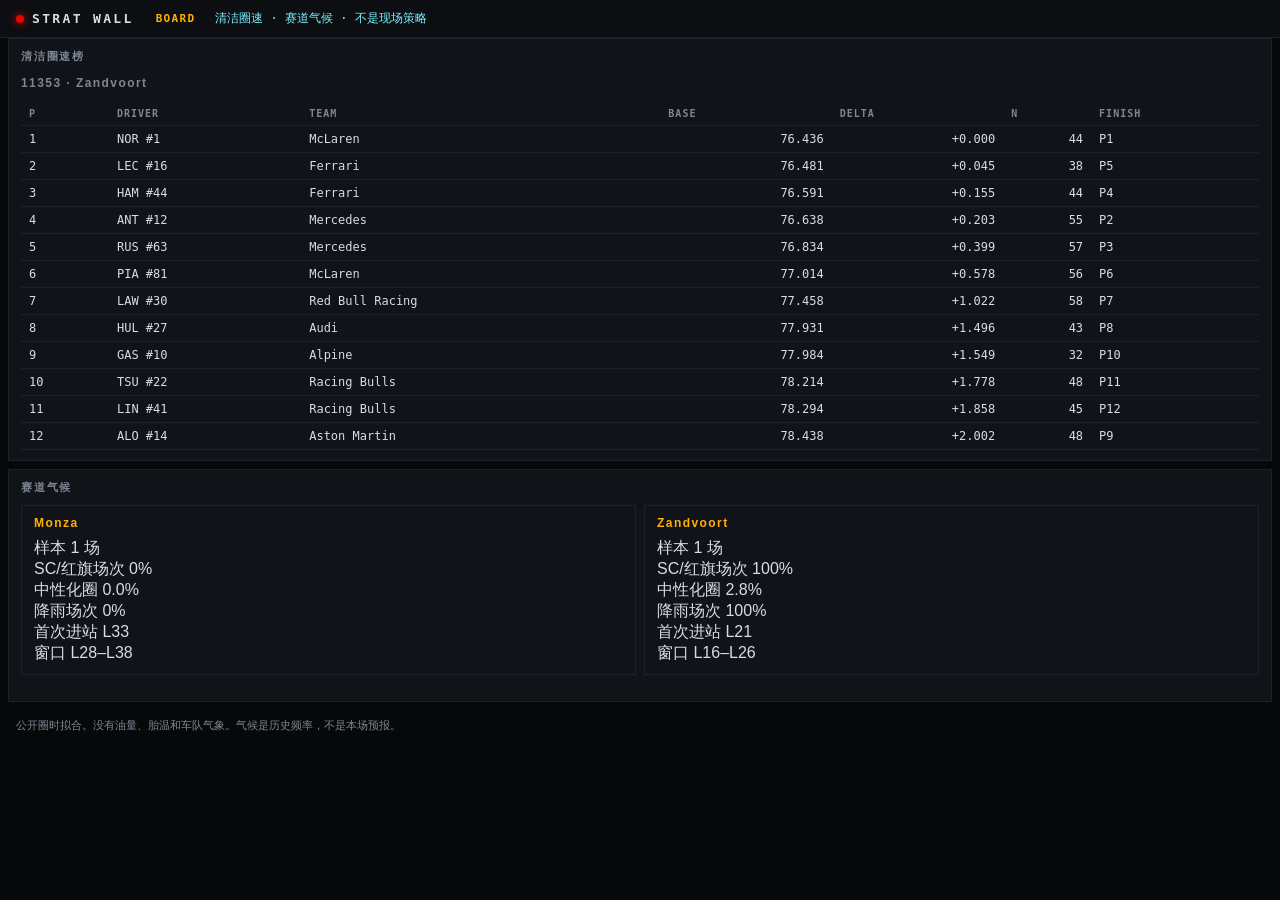
==== insights.html @ f1ef6ccf "Add pace, climate, and insights pages." ====
<!DOCTYPE html>
<html lang="zh-CN">
<head>
  <meta charset="utf-8" />
  <meta name="viewport" content="width=device-width, initial-scale=1" />
  <title>INSIGHTS · STRAT WALL</title>
  <link rel="stylesheet" href="styles.css" />
</head>
<body>
  <header class="top">
    <div class="brand">
      <span class="live-dot"></span>
      STRAT WALL
      <a class="nav" href="index.html">BOARD</a>
    </div>
    <div class="meta">清洁圈速 · 赛道气候 · 不是现场策略</div>
  </header>
  <section class="panel stint-panel">
    <h2>清洁圈速榜</h2>
    <div id="pace"></div>
  </section>
  <section class="panel stint-panel">
    <h2>赛道气候</h2>
    <div class="cards" id="climate"></div>
  </section>
  <footer class="caveats">公开圈时拟合。没有油量、胎温和车队气象。气候是历史频率，不是本场预报。</footer>
  <script src="insights.js"></script>
</body>
</html>
---- styles.css ----
:root {
  --bg: #07080a;
  --panel: #101318;
  --line: #1c222b;
  --text: #d6dde6;
  --dim: #7d8794;
  --amber: #ffb000;
  --red: #e10600;
  --cyan: #7af0ff;
  --green: #3dff9a;
  --soft: #e10600;
  --medium: #f4d000;
  --hard: #ececec;
  --inter: #43b02a;
  --wet: #0b79d0;
}

* { box-sizing: border-box; }
html, body { margin: 0; height: 100%; background: var(--bg); color: var(--text); }
body {
  font-family: "IBM Plex Sans", sans-serif;
  display: flex;
  flex-direction: column;
  min-height: 100vh;
}

.top {
  display: flex;
  align-items: center;
  gap: 20px;
  padding: 10px 16px;
  border-bottom: 1px solid var(--line);
  background: #0c0e12;
}
.brand {
  font-family: "IBM Plex Mono", monospace;
  font-weight: 700;
  letter-spacing: 0.18em;
  font-size: 13px;
  display: flex;
  align-items: center;
  gap: 8px;
}
.live-dot {
  width: 8px; height: 8px; border-radius: 50%;
  background: var(--red);
  box-shadow: 0 0 8px var(--red);
}
.nav {
  margin-left: 14px;
  letter-spacing: 0.12em;
  font-size: 11px;
  color: var(--amber);
  text-decoration: none;
}
.nav:hover { color: var(--cyan); }
.insight-table {
  width: 100%;
  border-collapse: collapse;
  font-family: "IBM Plex Mono", monospace;
  font-size: 12px;
}
.insight-table th, .insight-table td {
  text-align: left;
  padding: 6px 8px;
  border-bottom: 1px solid var(--line);
}
.insight-table th { color: var(--dim); font-size: 10px; letter-spacing: 0.1em; }
.insight-table td.num { text-align: right; }
.cards { display: grid; grid-template-columns: repeat(auto-fit, minmax(240px, 1fr)); gap: 8px; margin-bottom: 16px; }
.card { border: 1px solid var(--line); padding: 10px 12px; }
.card h3 { margin: 0 0 8px; font-size: 12px; letter-spacing: 0.12em; color: var(--amber); }
.meta {
  font-family: "IBM Plex Mono", monospace;
  font-size: 12px;
  color: var(--cyan);
  flex: 1;
}
.controls { display: flex; gap: 12px; }

.flags {
  display: flex;
  flex-wrap: wrap;
  gap: 6px;
  align-items: center;
  padding: 8px 16px;
  border-bottom: 1px solid var(--line);
  background: #0c0e12;
  font-family: "IBM Plex Mono", monospace;
  font-size: 11px;
}
.pill {
  border: 1px solid var(--line);
  padding: 3px 8px;
  letter-spacing: 0.08em;
  color: var(--dim);
}
.pill.wet { color: var(--inter); border-color: #2a6a22; }
.pill.rain { color: var(--cyan); border-color: #2a5a66; }
.pill.red { color: #fff; background: var(--red); border-color: var(--red); }
.pill.sc { color: var(--amber); border-color: #6a5200; }
.pill.vsc { color: #d8c070; border-color: #4a4020; }
.pill.phase.Green { color: var(--green); border-color: #1a5a3a; }
.pill.phase.Yellow, .pill.phase.Safety_Car { color: var(--amber); }
.pill.phase.Red_Flag { color: #fff; background: var(--red); border-color: var(--red); }
.pill.phase.VSC { color: #d8c070; }
.restart-line { color: var(--dim); letter-spacing: 0.04em; }
.restart-line b { color: var(--text); font-weight: 600; }

.controls label {
  font-size: 10px;
  letter-spacing: 0.12em;
  color: var(--dim);
  display: flex;
  flex-direction: column;
  gap: 3px;
}
select {
  background: #161a20;
  color: var(--text);
  border: 1px solid var(--line);
  font-family: "IBM Plex Mono", monospace;
  font-size: 12px;
  padding: 4px 8px;
}

.grid {
  display: grid;
  grid-template-columns: minmax(280px, 1.1fr) minmax(280px, 1fr) minmax(280px, 1.15fr);
  gap: 8px;
  padding: 8px;
  flex: 1;
}
.panel {
  background: var(--panel);
  border: 1px solid var(--line);
  padding: 10px 12px;
  min-height: 0;
  overflow: auto;
}
.panel h2 {
  margin: 0 0 10px;
  font-size: 11px;
  letter-spacing: 0.16em;
  color: var(--dim);
  font-weight: 600;
}
.panel h2 span { color: var(--amber); margin-left: 8px; }

.tower-head, .trow {
  display: grid;
  grid-template-columns: 28px 1fr 88px 54px;
  gap: 6px;
  font-family: "IBM Plex Mono", monospace;
  font-size: 12px;
  align-items: center;
}
.tower-head { color: var(--dim); font-size: 10px; letter-spacing: 0.08em; margin-bottom: 6px; }
.trow { padding: 4px 4px; border-left: 3px solid transparent; }
.trow.target { background: #18222a; border-left-color: var(--cyan); }
.trow.dnf { opacity: 0.45; }
.acr { font-weight: 700; display: flex; align-items: center; gap: 8px; }
.team-pip { width: 4px; height: 14px; }
.gap { color: var(--amber); text-align: right; }
.tyre {
  font-weight: 700;
  text-align: center;
  border-radius: 2px;
  padding: 1px 0;
  color: #111;
}
.tyre.S { background: var(--soft); color: #fff; }
.tyre.M { background: var(--medium); }
.tyre.H { background: var(--hard); }
.tyre.I { background: var(--inter); color: #fff; }
.tyre.W { background: var(--wet); color: #fff; }
.tyre.\? { background: #333; color: #aaa; }

.call-kicker {
  font-family: "IBM Plex Mono", monospace;
  font-size: 11px;
  color: var(--dim);
  letter-spacing: 0.12em;
}
.call-action {
  font-family: "IBM Plex Mono", monospace;
  font-size: 42px;
  font-weight: 700;
  letter-spacing: 0.04em;
  line-height: 1.05;
  margin: 8px 0 14px;
}
.call-action.stay { color: var(--green); }
.call-action.pit { color: var(--amber); }
.metrics {
  display: grid;
  grid-template-columns: 1fr 1fr;
  gap: 10px;
}
.metric {
  border: 1px solid var(--line);
  padding: 8px;
}
.metric .lbl { font-size: 10px; color: var(--dim); letter-spacing: 0.12em; }
.metric .val {
  font-family: "IBM Plex Mono", monospace;
  font-size: 22px;
  font-weight: 600;
  margin-top: 4px;
}
.metric .sub { font-size: 11px; color: var(--dim); margin-top: 2px; }
.delta-up { color: var(--green); }
.delta-down { color: var(--red); }
.call-note {
  margin-top: 12px;
  font-size: 12px;
  color: var(--text);
  line-height: 1.45;
}

.srow {
  display: grid;
  grid-template-columns: 1fr 52px 44px;
  gap: 8px;
  align-items: center;
  margin-bottom: 7px;
  font-family: "IBM Plex Mono", monospace;
  font-size: 11px;
}
.srow.actual .slabel { color: var(--cyan); }
.srow.best .slabel { color: var(--amber); }
.slabel { white-space: nowrap; overflow: hidden; text-overflow: ellipsis; }
.bar-wrap { height: 8px; background: #1b2129; position: relative; margin-top: 3px; }
.bar { height: 100%; background: #355e72; }
.srow.best .bar { background: var(--amber); }
.srow.actual .bar { background: var(--cyan); }
.pct { text-align: right; color: var(--text); }
.epos { text-align: right; color: var(--dim); }

.stint-panel { margin: 0 8px 8px; }
.smap {
  display: grid;
  grid-template-columns: 36px 28px 1fr;
  gap: 8px;
  align-items: center;
  margin-bottom: 4px;
  font-family: "IBM Plex Mono", monospace;
  font-size: 11px;
}
.smap.target .acr { color: var(--cyan); }
.track {
  position: relative;
  height: 12px;
  background: #161b21;
}
.seg {
  position: absolute;
  top: 0; bottom: 0;
}
.seg.SOFT { background: var(--soft); }
.seg.MEDIUM { background: var(--medium); }
.seg.HARD { background: var(--hard); }
.seg.INTERMEDIATE { background: var(--inter); }
.seg.WET { background: var(--wet); }
.fork {
  position: absolute;
  top: -2px; bottom: -2px;
  width: 1px;
  background: var(--cyan);
  z-index: 2;
}
.band {
  position: absolute;
  top: 0; bottom: 0;
  z-index: 1;
  pointer-events: none;
}
.band.red { background: rgba(225, 6, 0, 0.38); }
.band.sc { background: rgba(255, 176, 0, 0.28); }
.band.vsc { background: rgba(255, 176, 0, 0.14); }
.halt, .rpit {
  position: absolute;
  top: -3px; bottom: -3px;
  width: 2px;
  z-index: 3;
}
.halt { background: var(--red); }
.rpit { background: #fff; opacity: 0.7; }
.finish-tag { color: var(--dim); font-size: 10px; margin-left: 4px; font-weight: 400; }

.caveats {
  padding: 8px 16px 14px;
  font-size: 11px;
  color: var(--dim);
  line-height: 1.4;
}
.empty { color: var(--dim); padding: 20px 0; font-size: 13px; }

@media (max-width: 980px) {
  .grid { grid-template-columns: 1fr; }
  .top {
    flex-wrap: wrap;
    gap: 10px;
    padding: 10px 12px 12px;
  }
  .brand { width: 100%; }
  .meta { flex: 1 1 100%; font-size: 11px; line-height: 1.35; }
  .controls { width: 100%; }
  .controls label { flex: 1; }
  select { min-height: 36px; width: 100%; }
  .call-action { font-size: 32px; }
  .trow, .smap { min-height: 32px; }
  .flags { padding: 8px 12px; }
  .srow { grid-template-columns: 1fr 48px 40px; }
}
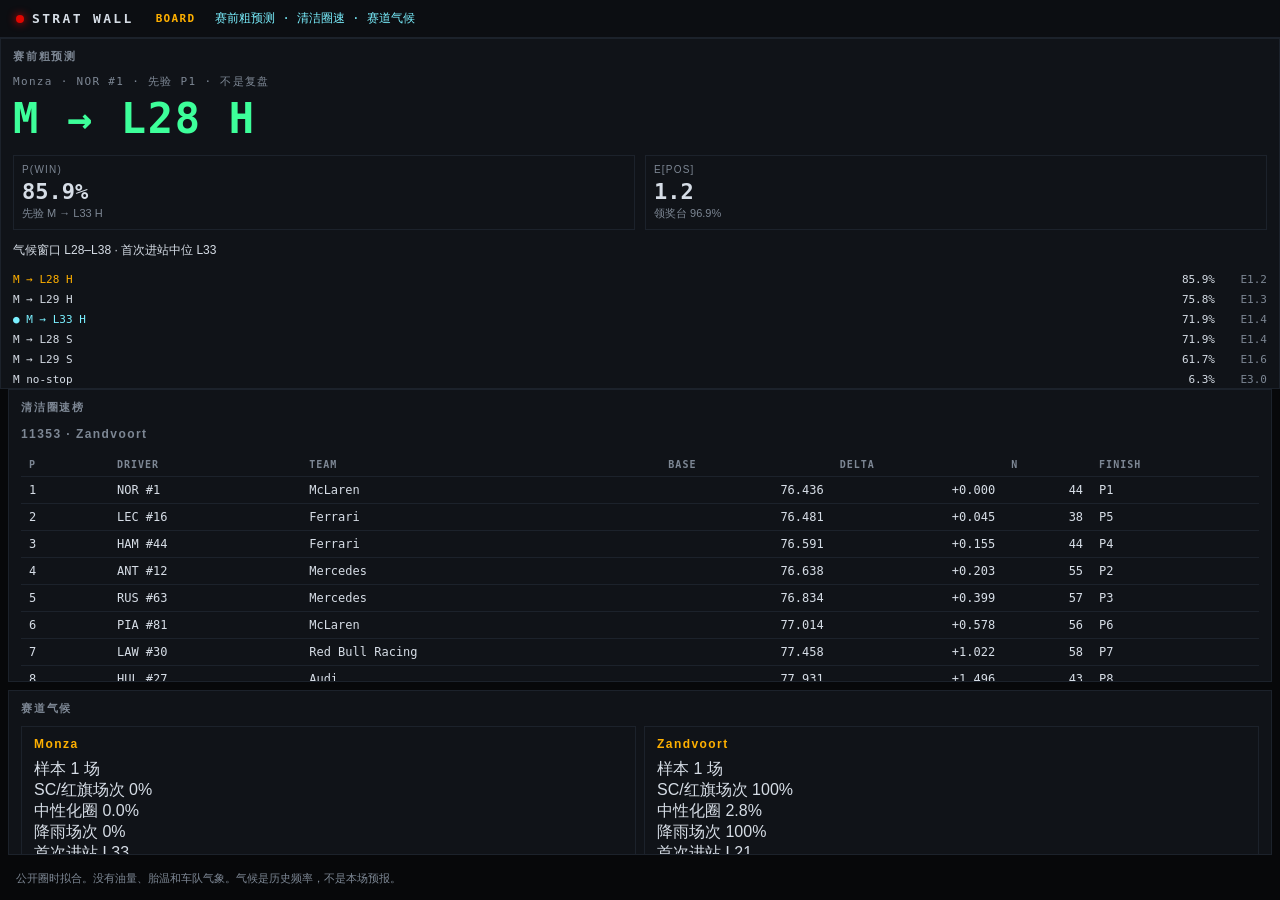
==== commit da54c18d: "Show pre-race prediction on the insights page." ====
--- a/insights.html
+++ b/insights.html
@@ -13,8 +13,12 @@
       STRAT WALL
       <a class="nav" href="index.html">BOARD</a>
     </div>
-    <div class="meta">清洁圈速 · 赛道气候 · 不是现场策略</div>
+    <div class="meta">赛前粗预测 · 清洁圈速 · 赛道气候</div>
   </header>
+  <section class="panel call-panel" id="predict">
+    <h2>赛前粗预测</h2>
+    <div id="predict-body"></div>
+  </section>
   <section class="panel stint-panel">
     <h2>清洁圈速榜</h2>
     <div id="pace"></div>
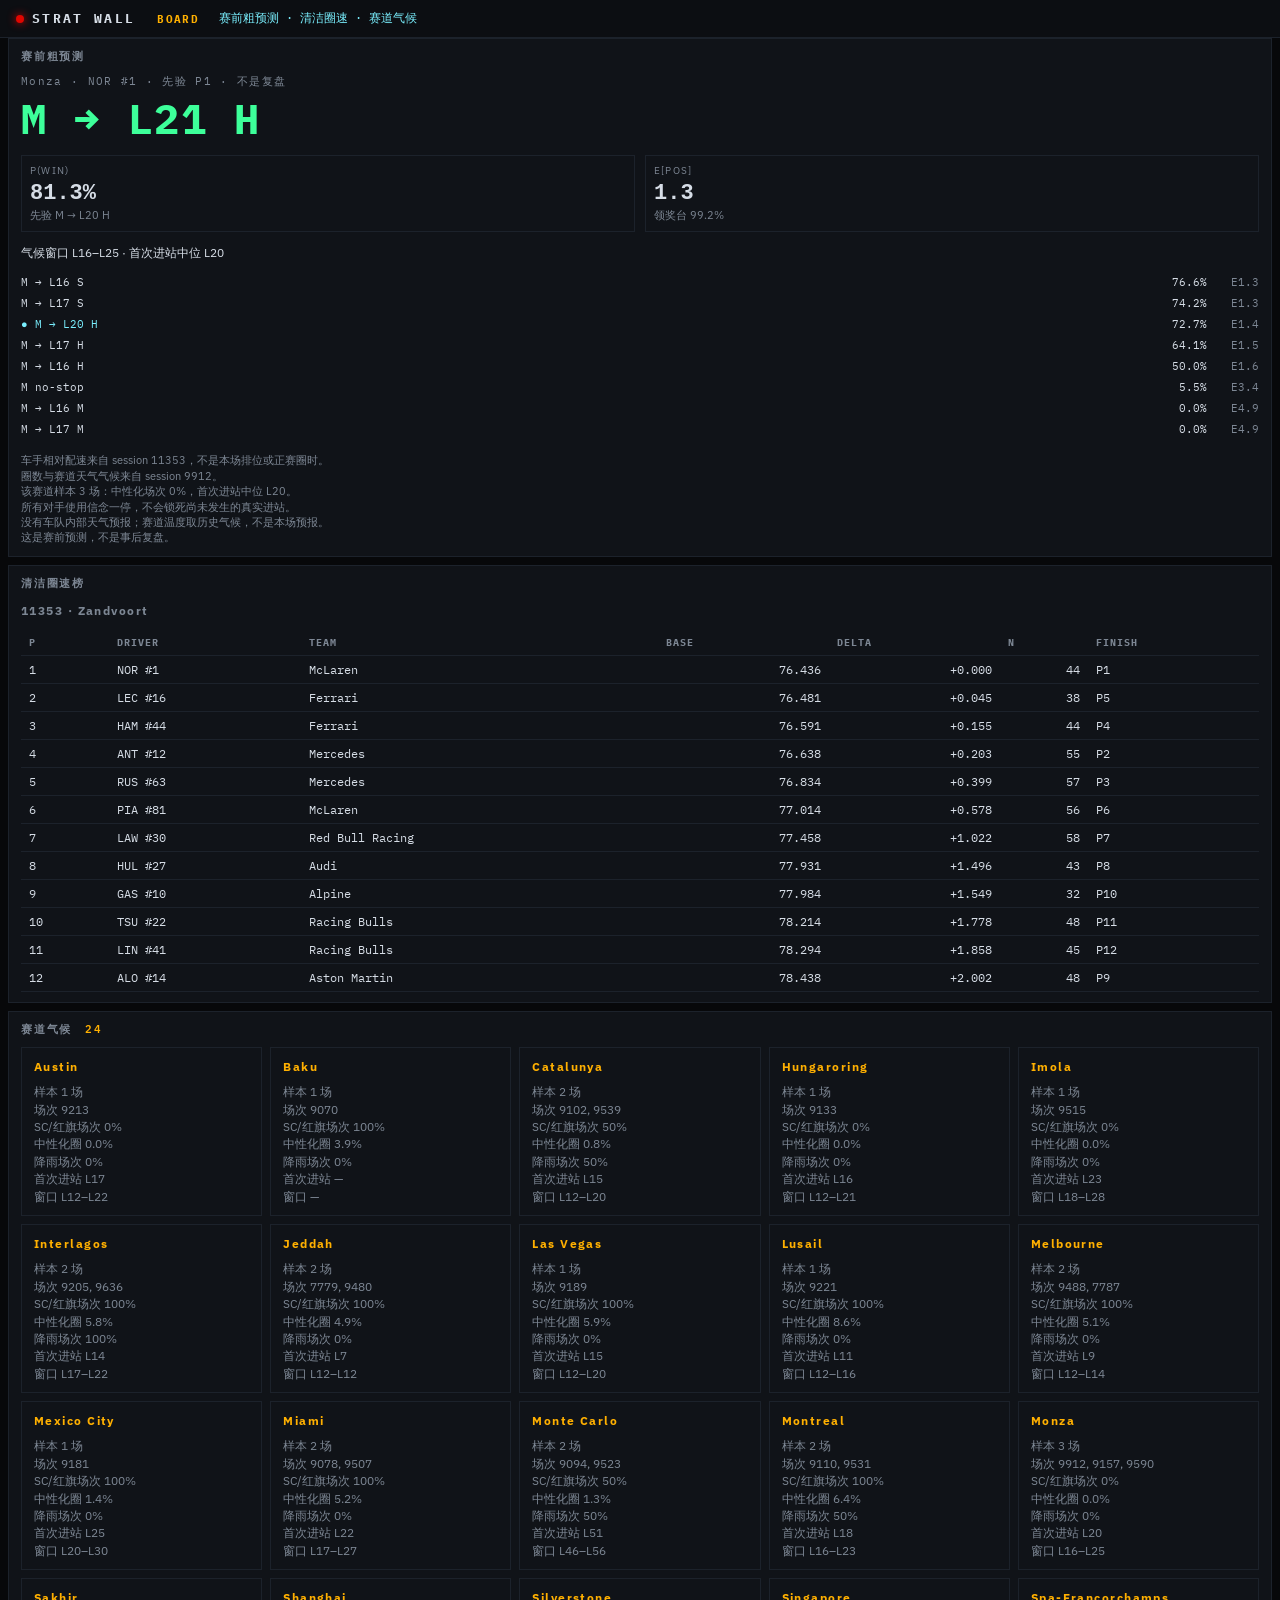
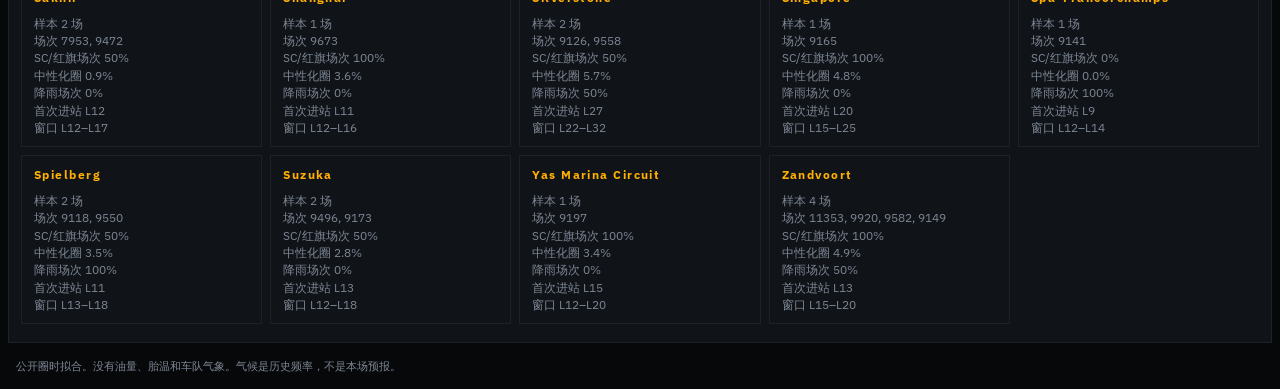
==== commit 75dad7c4: "Show all circuit climate cards on insights." ====
--- a/insights.html
+++ b/insights.html
@@ -4,9 +4,12 @@
   <meta charset="utf-8" />
   <meta name="viewport" content="width=device-width, initial-scale=1" />
   <title>INSIGHTS · STRAT WALL</title>
+  <link rel="preconnect" href="https://fonts.googleapis.com" />
+  <link rel="preconnect" href="https://fonts.gstatic.com" crossorigin />
+  <link href="https://fonts.googleapis.com/css2?family=IBM+Plex+Mono:wght@400;500;600;700&family=IBM+Plex+Sans:wght@400;500;600&display=swap" rel="stylesheet" />
   <link rel="stylesheet" href="styles.css" />
 </head>
-<body>
+<body class="insights">
   <header class="top">
     <div class="brand">
       <span class="live-dot"></span>
@@ -23,8 +26,8 @@
     <h2>清洁圈速榜</h2>
     <div id="pace"></div>
   </section>
-  <section class="panel stint-panel">
-    <h2>赛道气候</h2>
+  <section class="panel stint-panel" id="climate-panel">
+    <h2>赛道气候 <span id="climate-count"></span></h2>
     <div class="cards" id="climate"></div>
   </section>
   <footer class="caveats">公开圈时拟合。没有油量、胎温和车队气象。气候是历史频率，不是本场预报。</footer>
--- a/styles.css
+++ b/styles.css
@@ -67,8 +67,14 @@
 }
 .insight-table th { color: var(--dim); font-size: 10px; letter-spacing: 0.1em; }
 .insight-table td.num { text-align: right; }
-.cards { display: grid; grid-template-columns: repeat(auto-fit, minmax(240px, 1fr)); gap: 8px; margin-bottom: 16px; }
-.card { border: 1px solid var(--line); padding: 10px 12px; }
+.cards {
+  display: grid;
+  grid-template-columns: repeat(auto-fill, minmax(min(220px, 100%), 1fr));
+  gap: 8px;
+  margin-bottom: 8px;
+  width: 100%;
+}
+.card { border: 1px solid var(--line); padding: 10px 12px; font-size: 12px; line-height: 1.45; color: var(--dim); }
 .card h3 { margin: 0 0 8px; font-size: 12px; letter-spacing: 0.12em; color: var(--amber); }
 .meta {
   font-family: "IBM Plex Mono", monospace;
@@ -238,6 +244,16 @@
 .epos { text-align: right; color: var(--dim); }
 
 .stint-panel { margin: 0 8px 8px; }
+body.insights {
+  height: auto;
+  min-height: 100%;
+  overflow-x: hidden;
+}
+body.insights .panel {
+  overflow: visible;
+  flex: none;
+  margin: 0 8px 8px;
+}
 .smap {
   display: grid;
   grid-template-columns: 36px 28px 1fr;
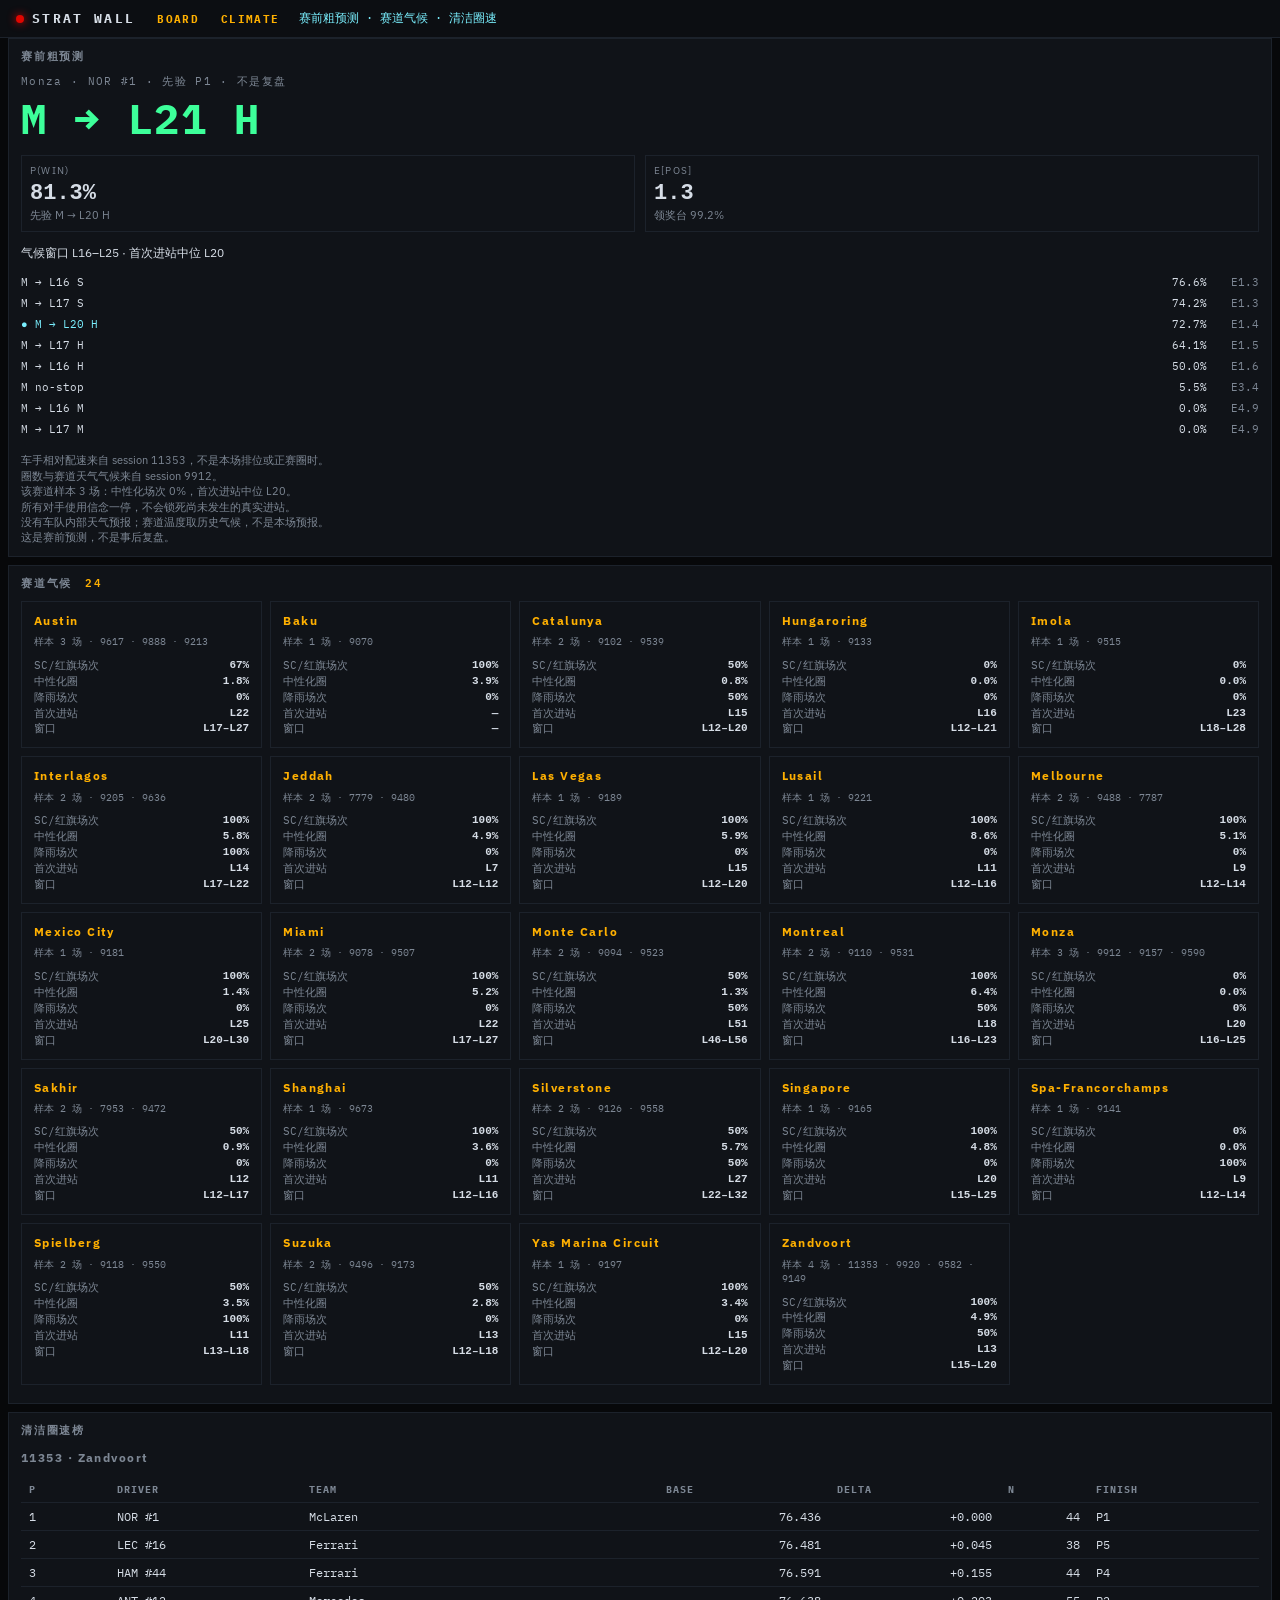
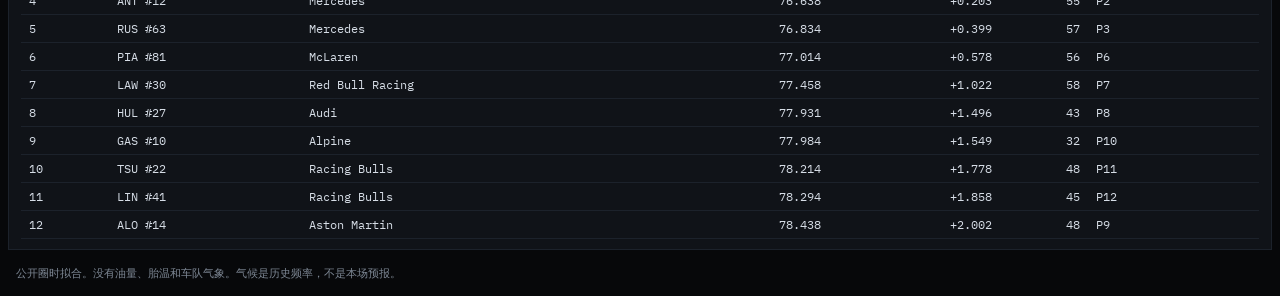
==== commit 96714dae: "Unclip insights climate cards so all 24 circuits are visible." ====
--- a/insights.html
+++ b/insights.html
@@ -1,5 +1,5 @@
 <!DOCTYPE html>
-<html lang="zh-CN">
+<html lang="zh-CN" class="insights">
 <head>
   <meta charset="utf-8" />
   <meta name="viewport" content="width=device-width, initial-scale=1" />
@@ -7,7 +7,7 @@
   <link rel="preconnect" href="https://fonts.googleapis.com" />
   <link rel="preconnect" href="https://fonts.gstatic.com" crossorigin />
   <link href="https://fonts.googleapis.com/css2?family=IBM+Plex+Mono:wght@400;500;600;700&family=IBM+Plex+Sans:wght@400;500;600&display=swap" rel="stylesheet" />
-  <link rel="stylesheet" href="styles.css" />
+  <link rel="stylesheet" href="styles.css?v=climate6" />
 </head>
 <body class="insights">
   <header class="top">
@@ -15,22 +15,23 @@
       <span class="live-dot"></span>
       STRAT WALL
       <a class="nav" href="index.html">BOARD</a>
+      <a class="nav" href="#climate-panel">CLIMATE</a>
     </div>
-    <div class="meta">赛前粗预测 · 清洁圈速 · 赛道气候</div>
+    <div class="meta">赛前粗预测 · 赛道气候 · 清洁圈速</div>
   </header>
   <section class="panel call-panel" id="predict">
     <h2>赛前粗预测</h2>
     <div id="predict-body"></div>
   </section>
+  <section class="panel stint-panel" id="climate-panel">
+    <h2>赛道气候 <span id="climate-count"></span></h2>
+    <div class="cards" id="climate"></div>
+  </section>
   <section class="panel stint-panel">
     <h2>清洁圈速榜</h2>
     <div id="pace"></div>
   </section>
-  <section class="panel stint-panel" id="climate-panel">
-    <h2>赛道气候 <span id="climate-count"></span></h2>
-    <div class="cards" id="climate"></div>
-  </section>
   <footer class="caveats">公开圈时拟合。没有油量、胎温和车队气象。气候是历史频率，不是本场预报。</footer>
-  <script src="insights.js"></script>
+  <script src="insights.js?v=climate6"></script>
 </body>
 </html>
--- a/styles.css
+++ b/styles.css
@@ -16,7 +16,11 @@
 }
 
 * { box-sizing: border-box; }
-html, body { margin: 0; height: 100%; background: var(--bg); color: var(--text); }
+html, body { margin: 0; background: var(--bg); color: var(--text); }
+html:not(.insights),
+body:not(.insights) {
+  height: 100%;
+}
 body {
   font-family: "IBM Plex Sans", sans-serif;
   display: flex;
@@ -69,13 +73,35 @@
 .insight-table td.num { text-align: right; }
 .cards {
   display: grid;
-  grid-template-columns: repeat(auto-fill, minmax(min(220px, 100%), 1fr));
+  grid-template-columns: repeat(auto-fill, minmax(min(200px, 100%), 1fr));
   gap: 8px;
   margin-bottom: 8px;
   width: 100%;
 }
-.card { border: 1px solid var(--line); padding: 10px 12px; font-size: 12px; line-height: 1.45; color: var(--dim); }
-.card h3 { margin: 0 0 8px; font-size: 12px; letter-spacing: 0.12em; color: var(--amber); }
+.card {
+  border: 1px solid var(--line);
+  padding: 10px 12px;
+  font-size: 12px;
+  line-height: 1.45;
+  color: var(--dim);
+  min-width: 0;
+}
+.card h3 { margin: 0 0 6px; font-size: 12px; letter-spacing: 0.12em; color: var(--amber); }
+.card-kicker {
+  font-family: "IBM Plex Mono", monospace;
+  font-size: 10px;
+  color: var(--dim);
+  margin-bottom: 8px;
+  word-break: break-word;
+}
+.card-row {
+  display: flex;
+  justify-content: space-between;
+  gap: 10px;
+  font-family: "IBM Plex Mono", monospace;
+  font-size: 11px;
+}
+.card-row b { color: var(--text); font-weight: 600; }
 .meta {
   font-family: "IBM Plex Mono", monospace;
   font-size: 12px;
@@ -244,16 +270,31 @@
 .epos { text-align: right; color: var(--dim); }
 
 .stint-panel { margin: 0 8px 8px; }
+html.insights,
+html:has(body.insights) {
+  height: auto !important;
+  min-height: 100%;
+  overflow-y: auto;
+}
 body.insights {
-  height: auto;
-  min-height: 100%;
-  overflow-x: hidden;
+  display: block;
+  height: auto !important;
+  min-height: 100vh;
+  overflow: visible;
 }
 body.insights .panel {
   overflow: visible;
+  max-height: none;
   flex: none;
+  flex-shrink: 0;
+  min-height: 0;
   margin: 0 8px 8px;
 }
+body.insights .cards {
+  display: grid;
+  grid-template-columns: repeat(auto-fill, minmax(min(200px, 100%), 1fr));
+}
+body.insights #climate-panel { scroll-margin-top: 12px; }
 .smap {
   display: grid;
   grid-template-columns: 36px 28px 1fr;
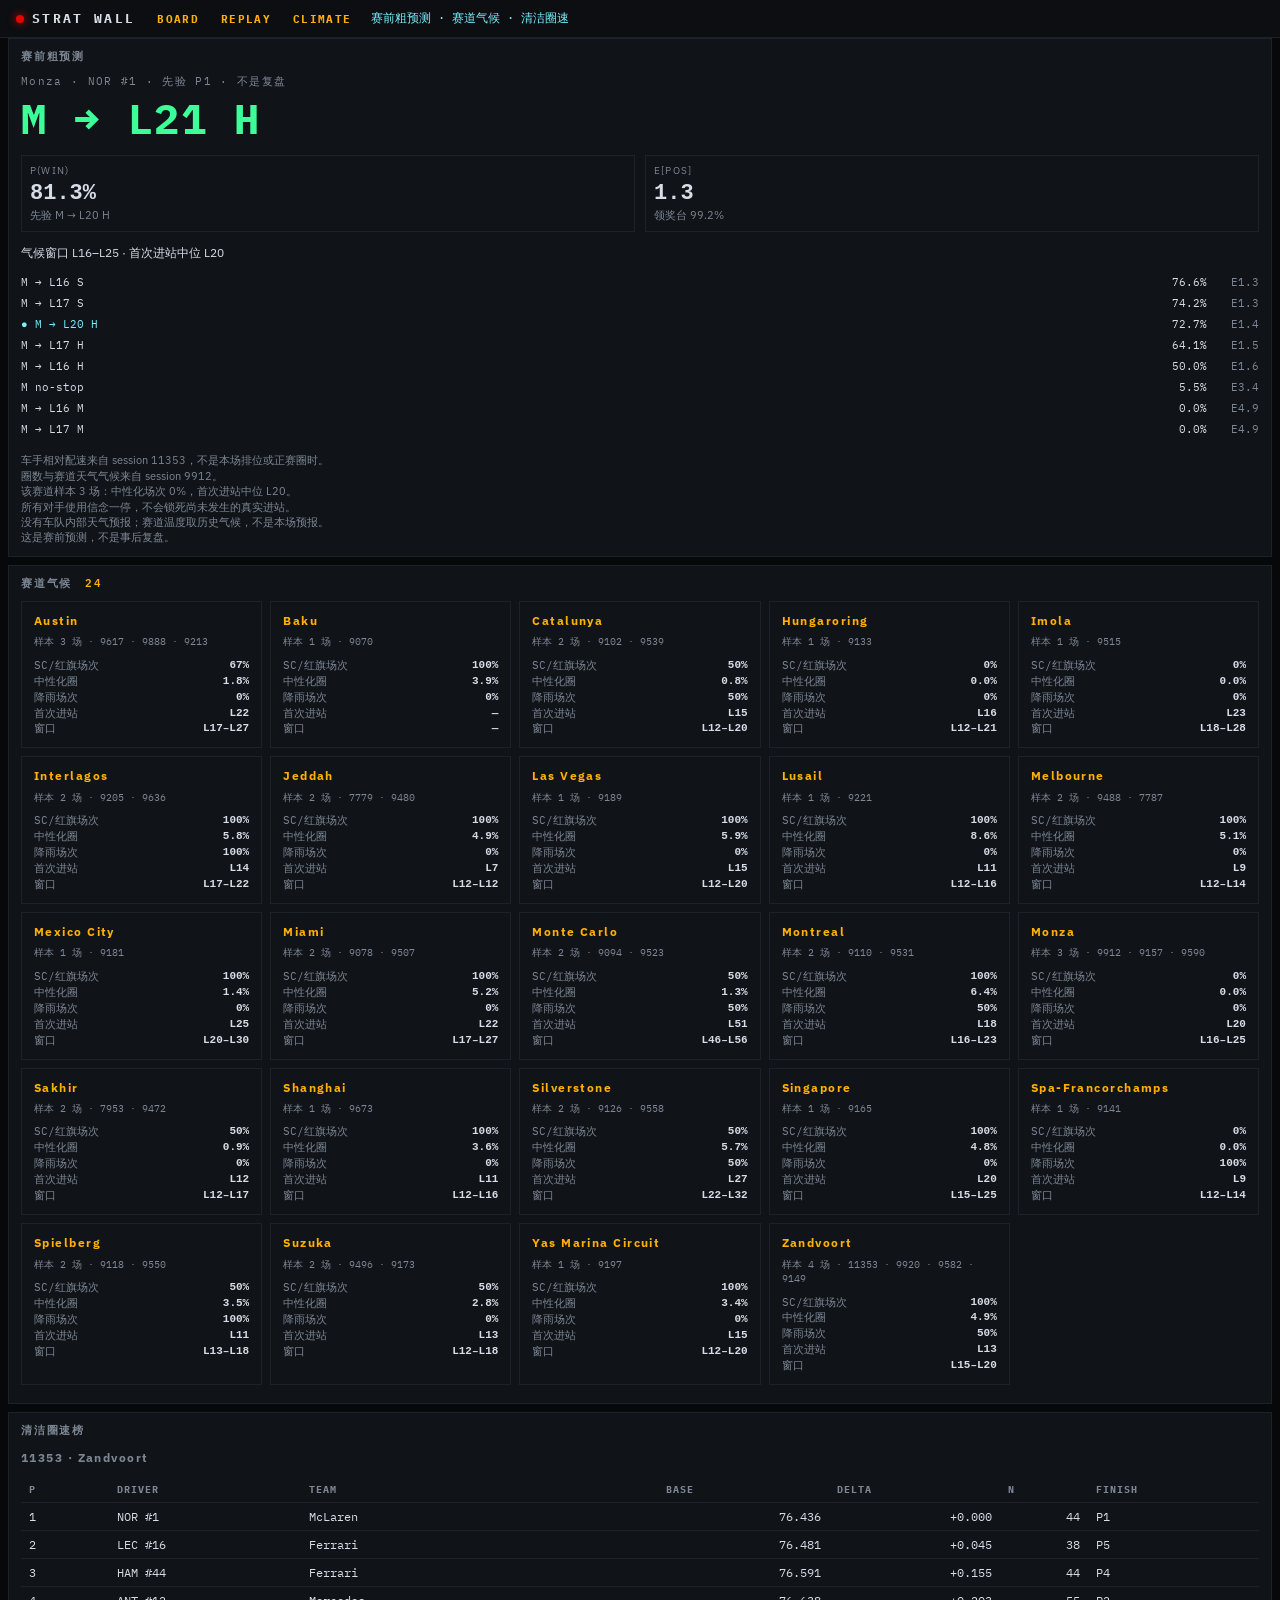
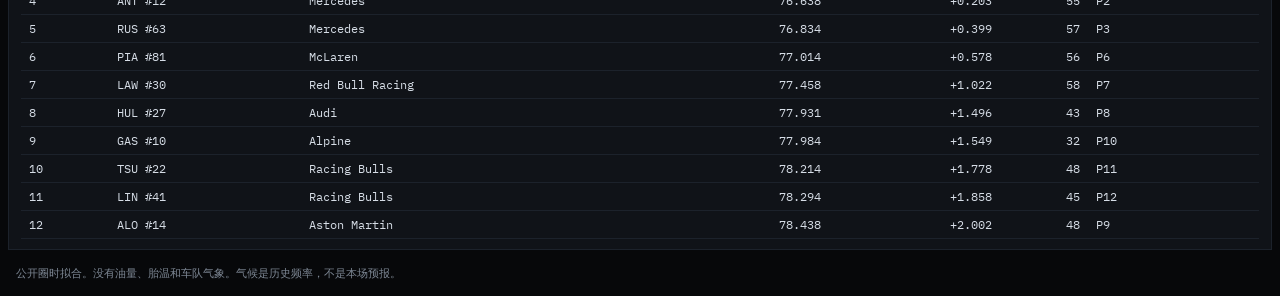
==== commit ec340c7c: "Add overtake replay animation for Dutch GP and Interlagos." ====
--- a/insights.html
+++ b/insights.html
@@ -7,7 +7,7 @@
   <link rel="preconnect" href="https://fonts.googleapis.com" />
   <link rel="preconnect" href="https://fonts.gstatic.com" crossorigin />
   <link href="https://fonts.googleapis.com/css2?family=IBM+Plex+Mono:wght@400;500;600;700&family=IBM+Plex+Sans:wght@400;500;600&display=swap" rel="stylesheet" />
-  <link rel="stylesheet" href="styles.css?v=climate6" />
+  <link rel="stylesheet" href="styles.css?v=replay1" />
 </head>
 <body class="insights">
   <header class="top">
@@ -15,6 +15,7 @@
       <span class="live-dot"></span>
       STRAT WALL
       <a class="nav" href="index.html">BOARD</a>
+      <a class="nav" href="replay.html">REPLAY</a>
       <a class="nav" href="#climate-panel">CLIMATE</a>
     </div>
     <div class="meta">赛前粗预测 · 赛道气候 · 清洁圈速</div>
@@ -32,6 +33,6 @@
     <div id="pace"></div>
   </section>
   <footer class="caveats">公开圈时拟合。没有油量、胎温和车队气象。气候是历史频率，不是本场预报。</footer>
-  <script src="insights.js?v=climate6"></script>
+  <script src="insights.js?v=replay1"></script>
 </body>
 </html>
--- a/styles.css
+++ b/styles.css
@@ -17,9 +17,10 @@
 
 * { box-sizing: border-box; }
 html, body { margin: 0; background: var(--bg); color: var(--text); }
-html:not(.insights),
-body:not(.insights) {
-  height: 100%;
+html:not(.insights):not(.replay),
+body:not(.insights):not(.replay) {
+  min-height: 100%;
+  height: auto;
 }
 body {
   font-family: "IBM Plex Sans", sans-serif;
@@ -161,7 +162,8 @@
   grid-template-columns: minmax(280px, 1.1fr) minmax(280px, 1fr) minmax(280px, 1.15fr);
   gap: 8px;
   padding: 8px;
-  flex: 1;
+  flex: 1 1 auto;
+  min-height: 280px;
 }
 .panel {
   background: var(--panel);
@@ -269,20 +271,29 @@
 .pct { text-align: right; color: var(--text); }
 .epos { text-align: right; color: var(--dim); }
 
-.stint-panel { margin: 0 8px 8px; }
+.stint-panel {
+  margin: 0 8px 8px;
+  flex: 0 0 auto;
+  overflow: visible;
+  min-height: unset;
+}
 html.insights,
-html:has(body.insights) {
+html.replay,
+html:has(body.insights),
+html:has(body.replay) {
   height: auto !important;
   min-height: 100%;
   overflow-y: auto;
 }
-body.insights {
+body.insights,
+body.replay {
   display: block;
   height: auto !important;
   min-height: 100vh;
   overflow: visible;
 }
-body.insights .panel {
+body.insights .panel,
+body.replay .panel {
   overflow: visible;
   max-height: none;
   flex: none;
@@ -352,6 +363,79 @@
   line-height: 1.4;
 }
 .empty { color: var(--dim); padding: 20px 0; font-size: 13px; }
+
+.replay-controls button {
+  background: #161a20;
+  color: var(--text);
+  border: 1px solid var(--line);
+  font-family: "IBM Plex Mono", monospace;
+  font-size: 11px;
+  letter-spacing: 0.12em;
+  padding: 6px 10px;
+  cursor: pointer;
+}
+.replay-controls button:hover { border-color: var(--cyan); color: var(--cyan); }
+.replay-call {
+  font-family: "IBM Plex Mono", monospace;
+  font-size: 18px;
+  font-weight: 600;
+  padding: 10px 16px 4px;
+  color: var(--amber);
+}
+.replay-scrub {
+  width: calc(100% - 32px);
+  margin: 8px 16px 4px;
+  accent-color: var(--cyan);
+}
+.replay-grid {
+  display: grid;
+  grid-template-columns: minmax(280px, 1.1fr) minmax(280px, 1fr);
+  gap: 8px;
+  padding: 8px;
+}
+.replay-stage {
+  position: relative;
+}
+.rrow {
+  position: absolute;
+  left: 0; right: 0;
+  height: 26px;
+  display: grid;
+  grid-template-columns: 28px 8px 56px 1fr;
+  align-items: center;
+  gap: 8px;
+  padding: 0 6px;
+  font-family: "IBM Plex Mono", monospace;
+  font-size: 13px;
+  border-left: 3px solid transparent;
+  transition: transform 280ms ease, background 180ms ease, border-color 180ms ease;
+}
+.rrow.pass { background: #18222a; border-left-color: var(--green); }
+.rrow.victim { background: #241818; border-left-color: var(--red); }
+.rrow.gone { opacity: 0; }
+.rpos { color: var(--dim); }
+.rteam { color: var(--dim); font-size: 11px; white-space: nowrap; overflow: hidden; text-overflow: ellipsis; }
+.replay-log {
+  max-height: min(70vh, 640px);
+  overflow: auto;
+  font-family: "IBM Plex Mono", monospace;
+  font-size: 12px;
+}
+.log-row {
+  display: grid;
+  grid-template-columns: 44px 48px 1fr;
+  gap: 8px;
+  padding: 5px 4px;
+  cursor: pointer;
+  color: var(--dim);
+  border-left: 2px solid transparent;
+}
+.log-row.done { color: var(--text); }
+.log-row.on { color: var(--amber); border-left-color: var(--amber); background: #18222a; }
+.log-row .tag { font-size: 10px; letter-spacing: 0.08em; }
+.log-row .tag.track { color: var(--green); }
+.log-row .tag.pit { color: var(--dim); }
+.log-row .tag.lead { color: var(--amber); }
 
 @media (max-width: 980px) {
   .grid { grid-template-columns: 1fr; }
@@ -369,4 +453,6 @@
   .trow, .smap { min-height: 32px; }
   .flags { padding: 8px 12px; }
   .srow { grid-template-columns: 1fr 48px 40px; }
-}
+  .replay-grid { grid-template-columns: 1fr; }
+  .replay-call { font-size: 14px; line-height: 1.35; }
+}
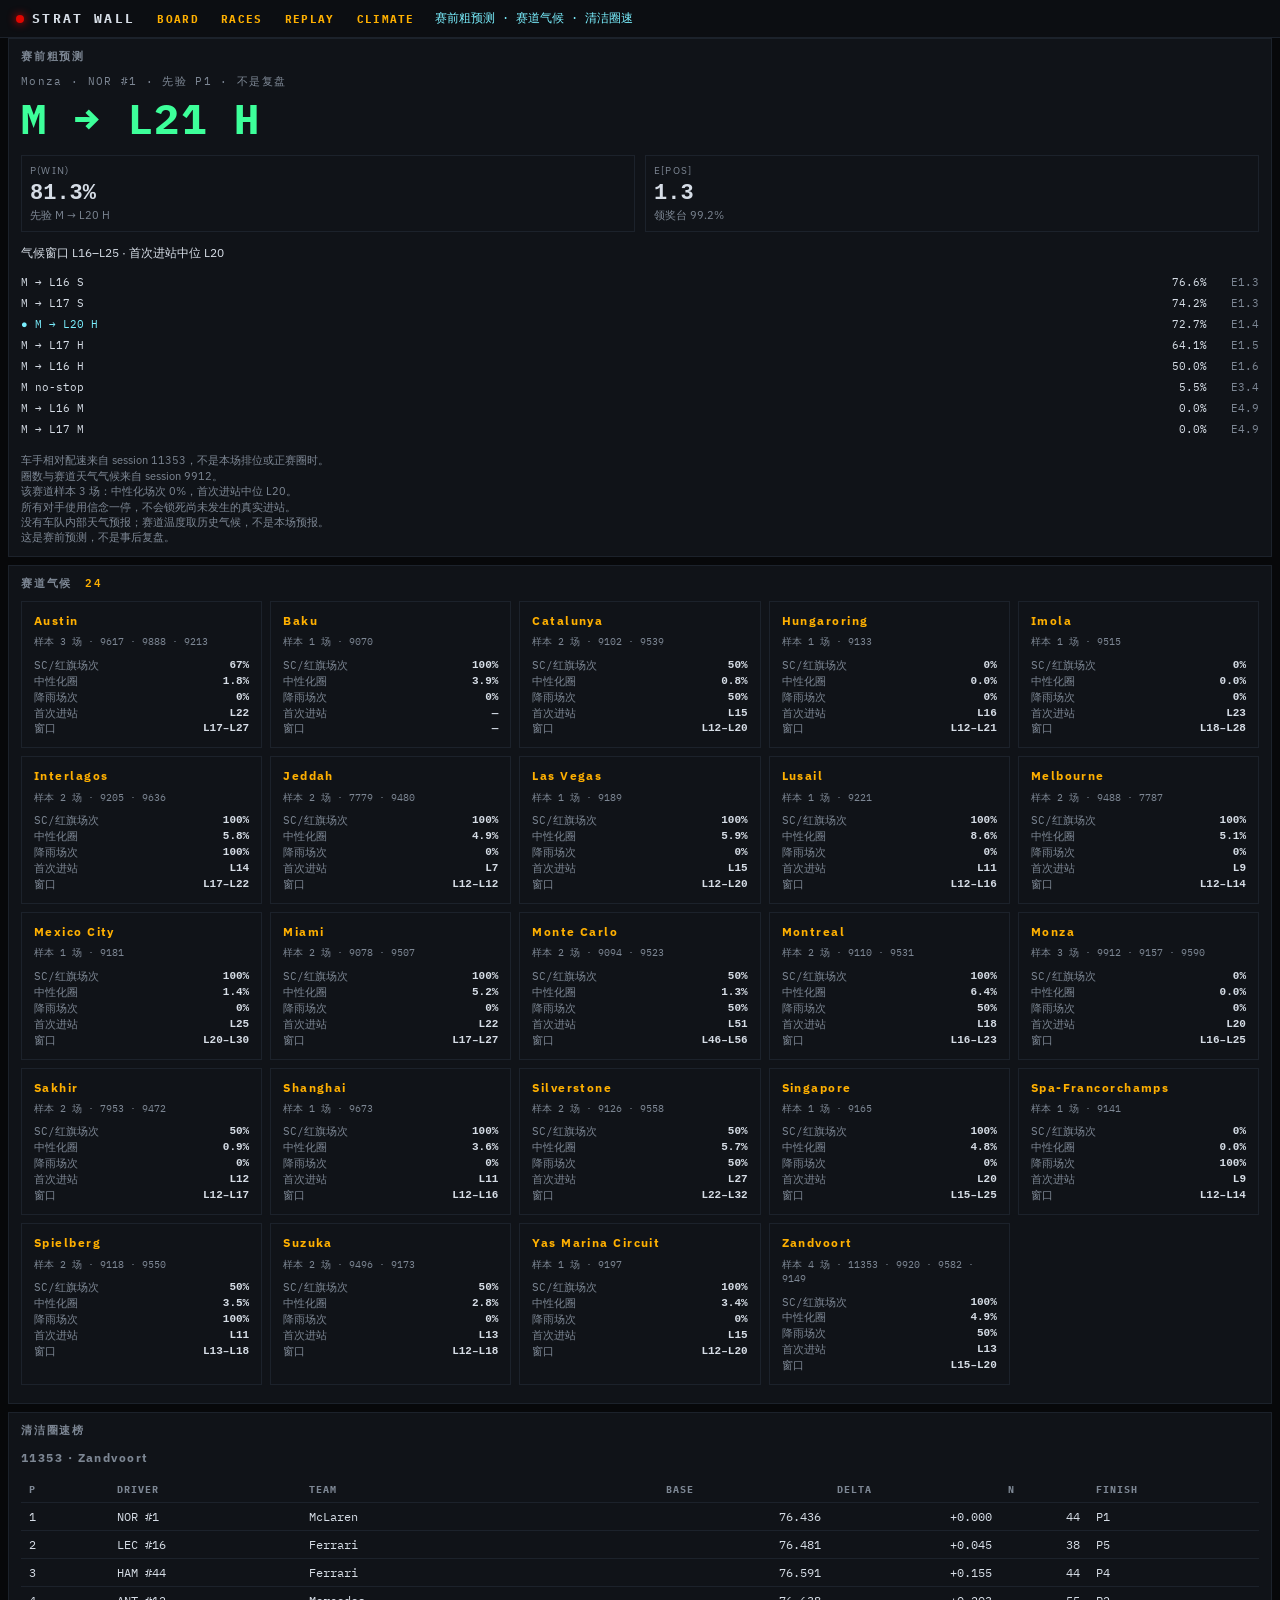
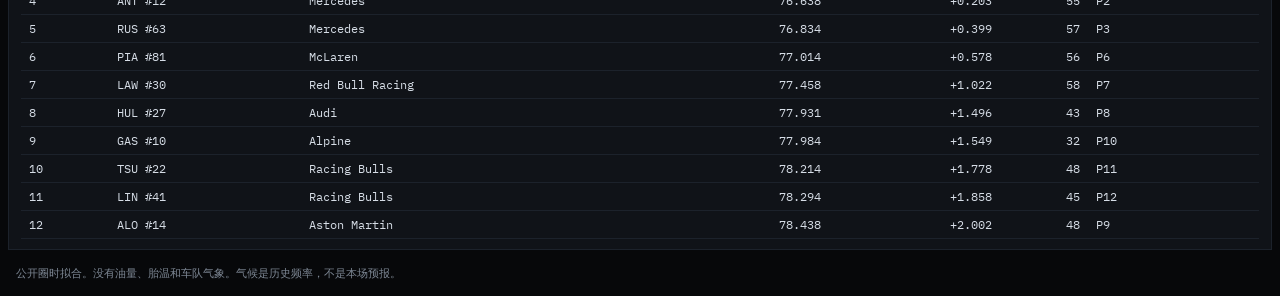
==== commit da5885e7: "Read-only pit wall: race list, strategy reading, cached reports." ====
--- a/insights.html
+++ b/insights.html
@@ -1,5 +1,5 @@
 <!DOCTYPE html>
-<html lang="zh-CN" class="insights">
+<html data-static="1" lang="zh-CN" class="insights">
 <head>
   <meta charset="utf-8" />
   <meta name="viewport" content="width=device-width, initial-scale=1" />
@@ -15,6 +15,7 @@
       <span class="live-dot"></span>
       STRAT WALL
       <a class="nav" href="index.html">BOARD</a>
+      <a class="nav" href="races.html">RACES</a>
       <a class="nav" href="replay.html">REPLAY</a>
       <a class="nav" href="#climate-panel">CLIMATE</a>
     </div>
--- a/styles.css
+++ b/styles.css
@@ -410,7 +410,12 @@
   border-left: 3px solid transparent;
   transition: transform 280ms ease, background 180ms ease, border-color 180ms ease;
 }
-.rrow.pass { background: #18222a; border-left-color: var(--green); }
+.rrow.pass {
+  background: #143326;
+  border-left-color: var(--green);
+  z-index: 2;
+  box-shadow: inset 0 0 0 1px rgba(61, 255, 154, 0.35);
+}
 .rrow.victim { background: #241818; border-left-color: var(--red); }
 .rrow.gone { opacity: 0; }
 .rpos { color: var(--dim); }
@@ -437,22 +442,333 @@
 .log-row .tag.pit { color: var(--dim); }
 .log-row .tag.lead { color: var(--amber); }
 
+/* ---- race list ---------------------------------------------------------- */
+html.races,
+html:has(body.races) {
+  height: auto !important;
+  min-height: 100%;
+  overflow-y: auto;
+}
+body.races {
+  display: block;
+  height: auto !important;
+  min-height: 100vh;
+  overflow: visible;
+}
+body.races .panel {
+  overflow: visible;
+  max-height: none;
+  flex: none;
+  min-height: 0;
+  margin: 8px 8px 0;
+}
+body.races main { padding-bottom: 8px; }
+.race-controls input[type="search"] {
+  background: #161a20;
+  color: var(--text);
+  border: 1px solid var(--line);
+  font-family: "IBM Plex Mono", monospace;
+  font-size: 12px;
+  padding: 4px 8px;
+  min-width: 180px;
+}
+.race-controls input[type="search"]:focus, .run-dialog input:focus, .run-dialog select:focus { outline: 1px solid var(--cyan); }
+.pill.ok { color: var(--green); border-color: #1a5a3a; }
+.pill.rawp { color: var(--amber); border-color: #6a5200; }
+.pill.dimp { color: var(--dim); }
+.table-wrap { overflow-x: auto; }
+.race-table {
+  width: 100%;
+  border-collapse: collapse;
+  font-family: "IBM Plex Mono", monospace;
+  font-size: 12px;
+}
+.race-table th, .race-table td {
+  text-align: left;
+  padding: 7px 8px;
+  border-bottom: 1px solid var(--line);
+  vertical-align: middle;
+  white-space: nowrap;
+}
+.race-table th { color: var(--dim); font-size: 10px; letter-spacing: 0.1em; font-weight: 600; }
+.race-table td.num { text-align: right; }
+.race-table td.rnd { color: var(--dim); }
+.race-table td.key { color: var(--dim); font-size: 11px; }
+.race-table td.circuit b { font-weight: 600; color: var(--text); }
+.race-table td.circuit .country { color: var(--dim); margin-left: 8px; font-size: 11px; }
+.race-table .sess-tag { color: var(--amber); font-size: 10px; letter-spacing: 0.08em; margin-left: 6px; }
+.race-table tr.race-row:hover td { background: #141920; }
+.race-table tr.focus td { background: #18222a; box-shadow: inset 3px 0 0 var(--cyan); }
+.race-table td.actions { text-align: right; }
+.race-table td.actions > * { margin-left: 6px; }
+.race-table td.reviews { white-space: normal; min-width: 120px; }
+.badge {
+  display: inline-flex;
+  align-items: center;
+  gap: 6px;
+  padding: 2px 7px;
+  border: 1px solid var(--line);
+  font-size: 10px;
+  letter-spacing: 0.1em;
+  color: var(--dim);
+  font-weight: 600;
+}
+.badge.ok { color: var(--green); border-color: #1a5a3a; }
+.badge.raw { color: var(--amber); border-color: #6a5200; }
+.badge.raw.needs-fetch { border-style: dashed; }
+.badge.bad { color: #fff; background: var(--red); border-color: var(--red); }
+.badge.run { color: var(--cyan); border-color: #2a5a66; }
+.badge.dim { color: var(--dim); }
+.chip {
+  display: inline-block;
+  padding: 1px 6px;
+  margin: 1px 4px 1px 0;
+  border: 1px solid #1a5a3a;
+  color: var(--green);
+  font-size: 11px;
+  text-decoration: none;
+}
+.chip:hover { border-color: var(--cyan); color: var(--cyan); }
+.chip i { font-style: normal; color: var(--dim); margin-left: 4px; font-size: 9px; }
+.chip.predict { border-color: #4a4020; color: #d8c070; }
+.dimtext { color: var(--dim); }
+.btn {
+  display: inline-block;
+  background: #161a20;
+  color: var(--text);
+  border: 1px solid var(--line);
+  font-family: "IBM Plex Mono", monospace;
+  font-size: 11px;
+  letter-spacing: 0.12em;
+  padding: 6px 10px;
+  cursor: pointer;
+  text-decoration: none;
+  line-height: 1;
+}
+.btn:hover { border-color: var(--cyan); color: var(--cyan); }
+.btn.sm { font-size: 10px; padding: 4px 8px; }
+.btn.primary { border-color: #6a5200; color: var(--amber); }
+.btn.primary:hover { border-color: var(--amber); background: #1d1a12; }
+.btn.disabled, .btn:disabled { opacity: 0.4; cursor: not-allowed; pointer-events: none; }
+.spin {
+  width: 8px; height: 8px;
+  border: 1.5px solid var(--cyan);
+  border-top-color: transparent;
+  border-radius: 50%;
+  animation: spin 0.9s linear infinite;
+}
+@keyframes spin { to { transform: rotate(360deg); } }
+.jobs-panel { border-color: #2a5a66; }
+.job { border-top: 1px solid var(--line); padding: 8px 0; }
+.job:first-child { border-top: 0; }
+.job-head {
+  display: flex;
+  align-items: center;
+  gap: 10px;
+  flex-wrap: wrap;
+  font-family: "IBM Plex Mono", monospace;
+  font-size: 12px;
+}
+.job-title { flex: 1 1 auto; }
+.job-title b { color: var(--amber); font-weight: 600; }
+.job-time { color: var(--dim); font-size: 11px; }
+.job-actions { display: flex; gap: 6px; }
+.job-error { color: var(--red); font-size: 11px; margin: 6px 0 0; font-family: "IBM Plex Mono", monospace; }
+.job-log {
+  margin: 8px 0 0;
+  padding: 8px 10px;
+  max-height: 260px;
+  overflow: auto;
+  background: #07080a;
+  border: 1px solid var(--line);
+  font-size: 11px;
+  line-height: 1.4;
+  color: var(--dim);
+  white-space: pre-wrap;
+}
+.run-dialog {
+  background: var(--panel);
+  color: var(--text);
+  border: 1px solid #2a5a66;
+  padding: 16px 18px;
+  width: min(560px, calc(100vw - 32px));
+  font-family: "IBM Plex Sans", sans-serif;
+}
+.run-dialog::backdrop { background: rgba(0, 0, 0, 0.7); }
+.run-dialog h2 { margin: 0 0 4px; font-size: 12px; letter-spacing: 0.16em; color: var(--amber); }
+.run-kicker { font-family: "IBM Plex Mono", monospace; font-size: 11px; color: var(--cyan); margin-bottom: 12px; }
+.run-fields { display: grid; grid-template-columns: 1fr 1fr; gap: 10px; }
+.run-fields label {
+  display: flex;
+  flex-direction: column;
+  gap: 3px;
+  font-size: 10px;
+  letter-spacing: 0.12em;
+  color: var(--dim);
+}
+.run-fields label:first-child { grid-column: 1 / -1; }
+.run-fields label[hidden] { display: none; }
+.run-dialog input, .run-dialog select {
+  background: #161a20;
+  color: var(--text);
+  border: 1px solid var(--line);
+  font-family: "IBM Plex Mono", monospace;
+  font-size: 12px;
+  padding: 5px 8px;
+  width: 100%;
+}
+.run-note { font-size: 12px; color: var(--dim); line-height: 1.45; margin: 12px 0 8px; }
+.run-cmd {
+  margin: 0;
+  padding: 8px 10px;
+  background: #07080a;
+  border: 1px solid var(--line);
+  font-family: "IBM Plex Mono", monospace;
+  font-size: 11px;
+  color: var(--text);
+  white-space: pre-wrap;
+  word-break: break-all;
+}
+.run-error { color: var(--red); font-size: 12px; min-height: 16px; margin: 8px 0 0; font-family: "IBM Plex Mono", monospace; }
+.run-actions { display: flex; justify-content: flex-end; gap: 8px; margin-top: 10px; }
+.sim-hint { margin-top: 10px; font-size: 12px; color: var(--dim); font-family: "IBM Plex Mono", monospace; }
+.sim-hint a { color: var(--amber); }
+
+/* ---- strategy reading (board) ------------------------------------------- */
+.explain-panel { border-color: #2a5a66; }
+.pill.conf.high { color: var(--green); border-color: #1a5a3a; }
+.pill.conf.medium { color: var(--amber); border-color: #6a5200; }
+.pill.conf.low { color: var(--red); border-color: #5a1a1a; }
+.xverdict {
+  font-size: 14px;
+  line-height: 1.6;
+  color: var(--text);
+  padding: 4px 0 10px;
+  border-bottom: 1px solid var(--line);
+  margin-bottom: 10px;
+}
+.xrun {
+  font-family: "IBM Plex Mono", monospace;
+  font-size: 10px;
+  color: var(--dim);
+  margin: -4px 0 10px;
+  word-break: break-all;
+}
+.xgrid {
+  display: grid;
+  grid-template-columns: repeat(auto-fit, minmax(min(320px, 100%), 1fr));
+  gap: 8px 18px;
+}
+.xsec h4 {
+  margin: 0 0 6px;
+  font-size: 10px;
+  letter-spacing: 0.14em;
+  color: var(--amber);
+  font-weight: 600;
+  display: flex;
+  align-items: center;
+  gap: 10px;
+}
+.xsec ul { margin: 0; padding-left: 16px; font-size: 12px; line-height: 1.55; color: var(--text); }
+.xsec li { margin-bottom: 3px; }
+.xstep { display: flex; flex-direction: column; gap: 2px; margin-bottom: 8px; font-size: 11px; color: var(--dim); }
+.xstep code {
+  font-family: "IBM Plex Mono", monospace;
+  font-size: 11px;
+  color: var(--cyan);
+  background: #07080a;
+  border: 1px solid var(--line);
+  padding: 4px 6px;
+  word-break: break-all;
+  user-select: all;
+}
+.xllm { margin-top: 12px; padding-top: 10px; border-top: 1px dashed var(--line); }
+.xllm-body { font-size: 13px; line-height: 1.65; color: var(--text); max-width: 880px; }
+.xllm-body h4 { color: var(--cyan); margin: 10px 0 4px; letter-spacing: 0.08em; }
+.xllm-body p { margin: 0 0 8px; }
+.xllm-body ul { margin: 0 0 8px; padding-left: 18px; }
+.xllm-body code { font-family: "IBM Plex Mono", monospace; color: var(--amber); font-size: 12px; }
+.xmeta { font-size: 11px; color: var(--dim); font-weight: 400; letter-spacing: 0; margin-left: 8px; }
+.xerr { color: var(--red); }
+
+.local-hint {
+  display: inline-flex;
+  align-items: center;
+  margin-left: 6px;
+  padding: 2px 6px;
+  border: 1px dashed #3a4250;
+  color: var(--dim);
+  font-family: "IBM Plex Mono", monospace;
+  font-size: 10px;
+  letter-spacing: 0.06em;
+  white-space: nowrap;
+}
+.xreport { margin-top: 12px; }
+.xreport summary {
+  cursor: pointer;
+  font-size: 11px;
+  letter-spacing: 0.12em;
+  color: var(--amber);
+  font-family: "IBM Plex Mono", monospace;
+}
+.xreport .xllm-body { margin-top: 8px; }
+.race-cards { display: none; }
+.race-card {
+  border: 1px solid var(--line);
+  padding: 10px 12px;
+  display: flex;
+  flex-direction: column;
+  gap: 8px;
+}
+.race-card.focus { box-shadow: inset 3px 0 0 var(--cyan); }
+.race-card-top {
+  display: flex;
+  flex-wrap: wrap;
+  align-items: center;
+  gap: 8px;
+  font-family: "IBM Plex Mono", monospace;
+}
+.race-card-top b { font-size: 14px; letter-spacing: 0.04em; }
+.race-card-top span { color: var(--dim); font-size: 11px; }
+.race-card-meta {
+  font-family: "IBM Plex Mono", monospace;
+  font-size: 11px;
+  color: var(--dim);
+}
+.race-card .actions { display: flex; flex-wrap: wrap; gap: 6px; align-items: center; }
+.race-card .actions > * { margin: 0; }
+
 @media (max-width: 980px) {
   .grid { grid-template-columns: 1fr; }
+  .race-controls input[type="search"] { min-width: 0; width: 100%; min-height: 36px; }
+  .race-table td.actions > * { margin: 2px 0 2px 6px; }
+  .run-fields { grid-template-columns: 1fr; }
   .top {
     flex-wrap: wrap;
     gap: 10px;
     padding: 10px 12px 12px;
   }
-  .brand { width: 100%; }
-  .meta { flex: 1 1 100%; font-size: 11px; line-height: 1.35; }
-  .controls { width: 100%; }
-  .controls label { flex: 1; }
-  select { min-height: 36px; width: 100%; }
+  .brand { width: 100%; flex-wrap: wrap; row-gap: 6px; }
+  .nav { margin-left: 0; padding: 6px 2px; }
+  .meta { flex: 1 1 100%; font-size: 11px; line-height: 1.35; overflow-wrap: anywhere; }
+  .controls { width: 100%; flex-wrap: wrap; }
+  .controls label { flex: 1 1 140px; min-width: 0; }
+  select, .race-controls input[type="search"] { min-height: 40px; width: 100%; font-size: 14px; }
   .call-action { font-size: 32px; }
   .trow, .smap { min-height: 32px; }
   .flags { padding: 8px 12px; }
   .srow { grid-template-columns: 1fr 48px 40px; }
   .replay-grid { grid-template-columns: 1fr; }
   .replay-call { font-size: 14px; line-height: 1.35; }
-}
+  .btn, .btn.sm { min-height: 36px; padding: 8px 12px; display: inline-flex; align-items: center; }
+  .local-hint { min-height: 36px; }
+}
+
+@media (max-width: 760px) {
+  .table-wrap { display: none; }
+  .race-cards { display: flex; flex-direction: column; gap: 8px; }
+  .panel { padding: 10px; }
+  .stint-panel, body.races .panel { margin-left: 8px; margin-right: 8px; }
+  .smap { grid-template-columns: 22px 42px 1fr; font-size: 11px; }
+  .call-action { font-size: 28px; word-break: break-word; }
+}
